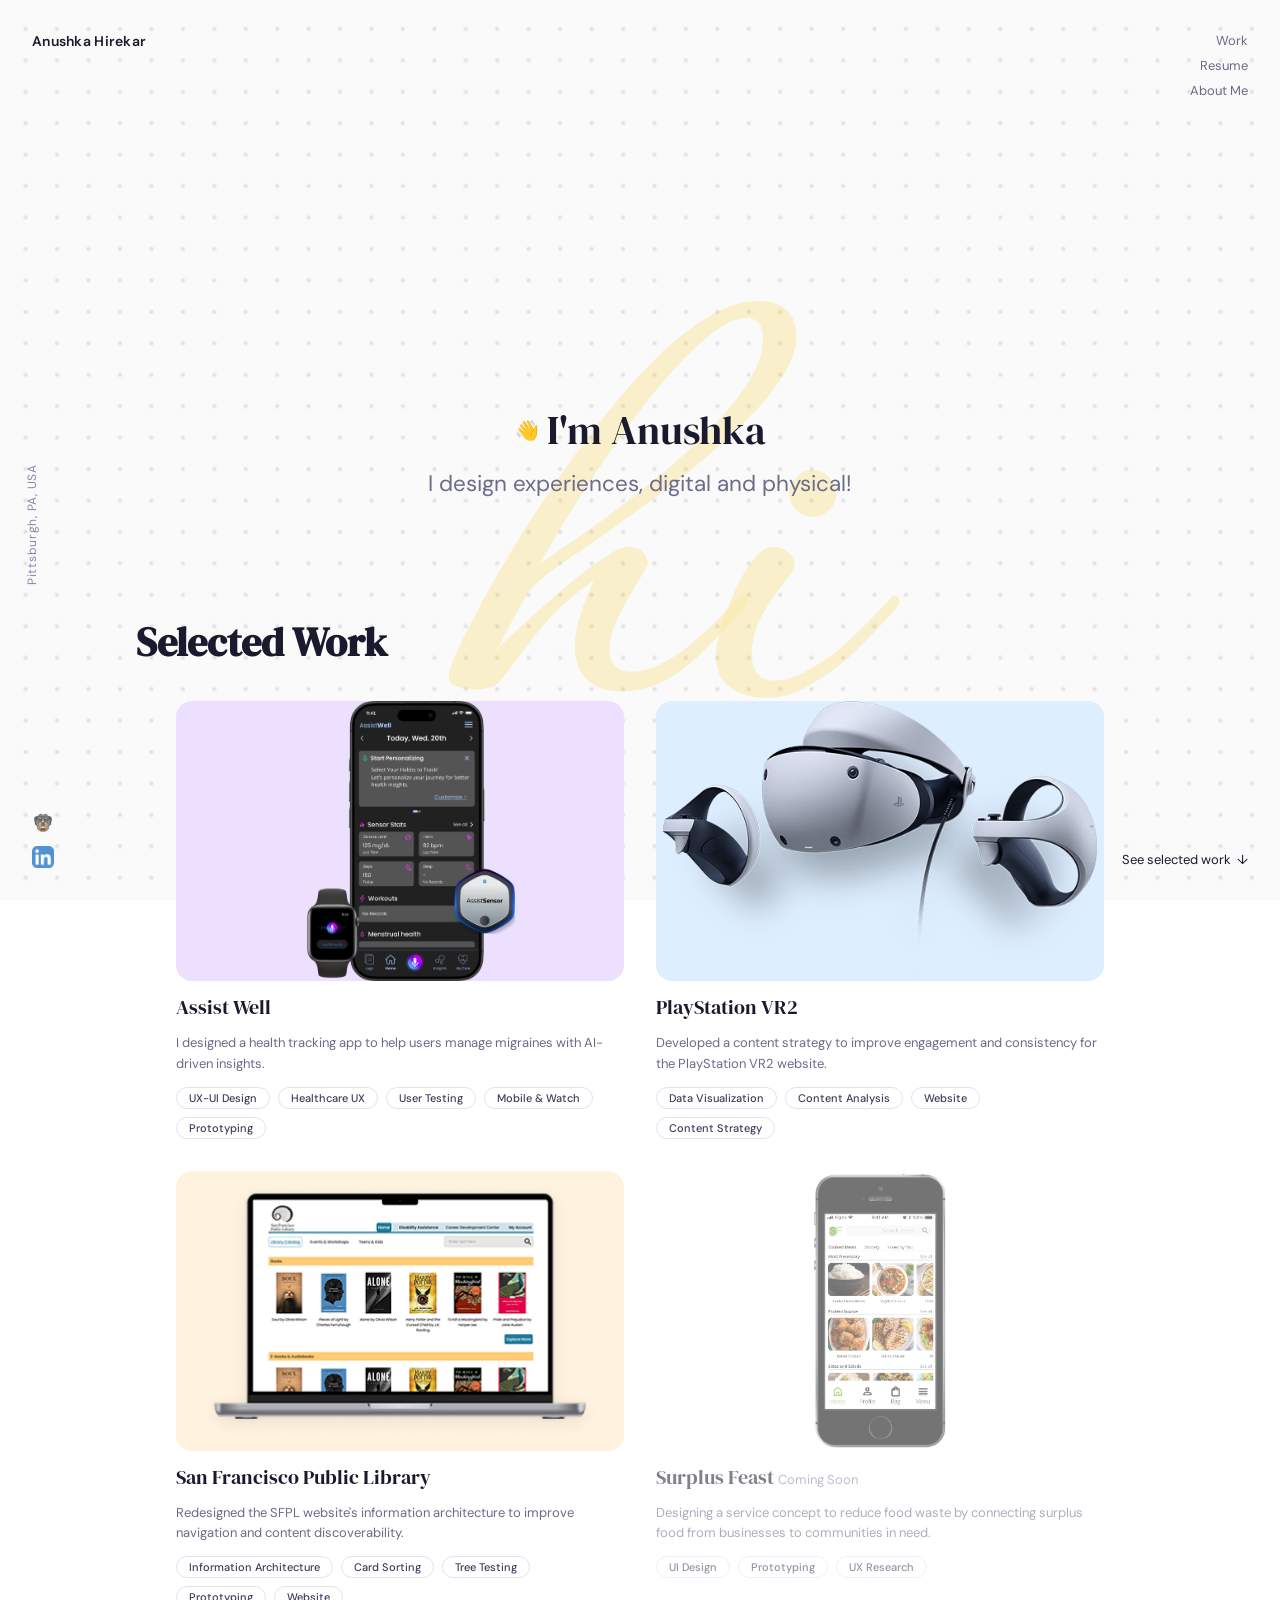
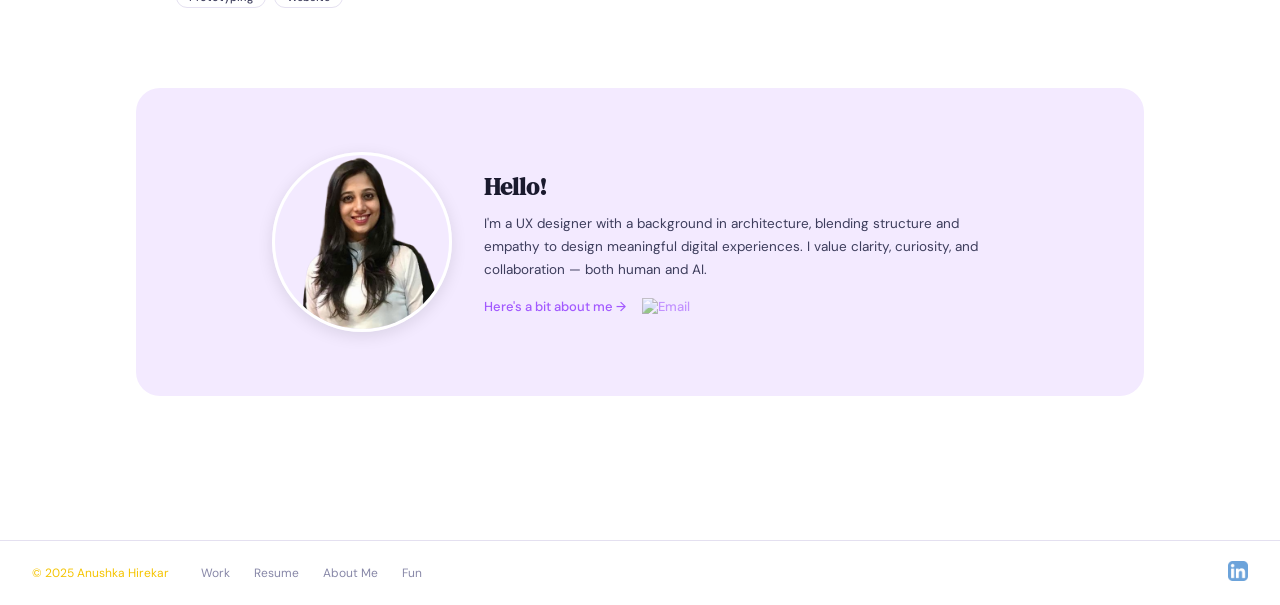
==== index.html @ dbd661c2 "Fix HTML structure and improve formatting" ====
<!DOCTYPE html>
<html lang="en">
<head>
  <meta charset="UTF-8">
  <meta name="viewport" content="width=device-width, initial-scale=1.0">
  <title>Anushka Hirekar</title>
  <link rel="preconnect" href="https://fonts.googleapis.com">
  <link rel="preconnect" href="https://fonts.gstatic.com" crossorigin>
  <link href="https://fonts.googleapis.com/css2?family=Corinthia:wght@400;700&family=DM+Serif+Display:ital@0;1&family=DM+Sans:ital,opsz,wght@0,9..40,300;0,9..40,400;0,9..40,500;0,9..40,600;1,9..40,300&display=swap" rel="stylesheet">
  <link rel="stylesheet" href="styles.css">
  <style>
    /* Change 2: yellow copyright + footer nav yellow on hover */
    .footer-copyright { color: #f5c400; }
    .footer-nav a:hover { color: #f5c400 !important; }
  </style>
</head>
<body class="home">

  <div class="header">
    <div class="name"><a href="index.html">Anushka Hirekar</a></div>
    <div class="nav">
      <a href="#work">Work</a>
      <a href="https://drive.google.com/file/d/1HnoQUsNSvV3MSLa4OC9waweURi6MgcEO/view?usp=sharing" target="_blank">Resume</a>
      <a href="about.html">About Me</a>
    </div>
  </div>

  <div class="location">Pittsburgh, PA, USA</div>

  <div class="main-content">
    <div class="intro">
      <span class="wave">👋</span>
      <h1 class="intro-heading">I'm Anushka</h1>
    </div>
    <p class="description">I design experiences, digital and physical!</p>
  </div>

  <div class="background-initial">hi</div>

  <div class="social-links">
    <a href="fun.html" class="social-link">
      <img src="Icon/—Pngtree—rottweiler dog character cute pet_6002212.png" alt="Fun page">
    </a>
    <a href="https://www.linkedin.com/in/anushka-nene" target="_blank" class="social-link">
      <img src="Icon/linkedin.png" alt="LinkedIn">
    </a>
  </div>

  <a href="#work" class="cta">
    <span class="cta-text">See selected work</span>
    <span class="arrow-down">↓</span>
  </a>
  <br></br><br></br><br></br><br></br><br></br><br></br><br></br><br></br><br></br><br></br>

  <section id="work">
    <h2 class="work-section-heading">Selected Work</h2>
    <div class="project-grid">

      <a href="AssistWell.html" class="project-card-link">
        <div class="project-card">
          <div class="project-image" style="background: #ede0ff;">
            <img src="AssistWell/Homepage.png" alt="Assist Well project" style="object-fit: contain;">
          </div>
          <h3 class="project-title">Assist Well</h3>
          <p class="project-description">I designed a health tracking app to help users manage migraines with AI-driven insights.</p>
          <div class="project-tags">
            <span>UX-UI Design</span><span>Healthcare UX</span><span>User Testing</span><span>Mobile & Watch</span><span>Prototyping</span>
          </div>
        </div>
      </a>

      <a href="PSVR2.html" class="project-card-link">
        <div class="project-card">
          <div class="project-image" style="background: #ddeeff;">
            <img src="PSVR2/vr2-hardware 2.png" alt="PSVR2 project" style="object-fit: contain;">
          </div>
          <h3 class="project-title">PlayStation VR2</h3>
          <p class="project-description">Developed a content strategy to improve engagement and consistency for the PlayStation VR2 website.</p>
          <div class="project-tags">
            <span>Data Visualization</span><span>Content Analysis</span><span>Website</span><span>Content Strategy</span>
          </div>
        </div>
      </a>

      <a href="SFPL.html" class="project-card-link">
        <div class="project-card">
          <div class="project-image" style="background: #fff3e0;">
            <img src="SFPL/Device frame.png" alt="SFPL project" style="object-fit: contain;">
          </div>
          <h3 class="project-title">San Francisco Public Library</h3>
          <p class="project-description">Redesigned the SFPL website's information architecture to improve navigation and content discoverability.</p>
          <div class="project-tags">
            <span>Information Architecture</span><span>Card Sorting</span><span>Tree Testing</span><span>Prototyping</span><span>Website</span>
          </div>
        </div>
      </a>

      <!-- Change 1: no-crop so image is not zoomed or cropped -->
      <div class="project-card" style="opacity:0.55; cursor:default;">
        <div class="project-image">
          <img src="Surplus Feast/image 1.png" alt="Surplus Feast" style="object-fit: contain;">
        </div>
        <h3 class="project-title">Surplus Feast <span style="font-size:13px; color:var(--muted); font-family:var(--sans);">Coming Soon</span></h3>
        <p class="project-description">Designing a service concept to reduce food waste by connecting surplus food from businesses to communities in need.</p>
        <div class="project-tags">
          <span>UI Design</span><span>Prototyping</span><span>UX Research</span>
        </div>
      </div>

    </div>
  </section>

  <div class="about-mini">
    <div class="about-mini-img">
      <img src="About me/AH_photo.png" alt="Anushka Hirekar">
    </div>
    <div class="about-mini-text">
      <h3>Hello!</h3>
      <p>I'm a UX designer with a background in architecture, blending structure and empathy to design meaningful digital experiences. I value clarity, curiosity, and collaboration — both human and AI.</p>
      <div class="about-mini-actions">
        <a href="about.html">Here's a bit about me →</a>
        <!-- Change 3: mailto opens compose email to ar.anushka.nene@gmail.com -->
        <a href="mailto:ar.anushka.nene@gmail.com" class="email-link">
          <img src="Icon/Gmail_icon_(2020).svg" alt="Email">
        </a>
      </div>
    </div>
  </div>

  <!-- Change 2: yellow copyright, yellow hover on footer nav -->
  <footer class="site-footer">
    <div class="footer-left">
      <span class="footer-copyright">© 2025 Anushka Hirekar</span>
      <nav class="footer-nav">
        <a href="index.html#work">Work</a>
        <a href="https://drive.google.com/file/d/1HnoQUsNSvV3MSLa4OC9waweURi6MgcEO/view?usp=sharing" target="_blank">Resume</a>
        <a href="about.html">About Me</a>
        <a href="fun.html">Fun</a>
      </nav>
    </div>
    <div class="footer-right">
      <a href="https://www.linkedin.com/in/anushka-nene" target="_blank" rel="noopener noreferrer">
        <img src="Icon/linkedin.png" alt="LinkedIn" class="linkedin-icon">
      </a>
    </div>
  </footer>

</body>
</html>
---- styles.css ----
/* ========================================
   GLOBAL RESET & BASE STYLES
   ======================================== */
* {
  margin: 0;
  padding: 0;
  box-sizing: border-box;
}

html { scroll-behavior: smooth; }

body {
  background-color: white;
  position: relative;
}

/* ========================================
   CSS VARIABLES
   ======================================== */
:root {
  --purple:       #a259ff;
  --purple-light: #e8d5ff;
  --purple-bg:    #f3eaff;
  --dark:         #1a1a2e;
  --mid:          #3d3d5c;
  --soft:         #6b6b8a;
  --text:         #2d2d3f;
  --muted:        #8888a8;
  --border:       #e4e0f0;
  --white:        #ffffff;
  --bg:           #faf9fc;
  --green:        #00c896;
  --serif:        'DM Serif Display', serif;
  --sans:         'DM Sans', sans-serif;
  --display:      'Corinthia', cursive;
}

/* ========================================
   SHARED NAV (index style — vertical right)
   ======================================== */
.header {
  display: flex;
  justify-content: space-between;
  align-items: flex-start;
  padding: 2rem;
  position: relative;
  z-index: 10;
}
.header .name {
  font-family: var(--sans);
  font-size: 14px;
  font-weight: 600;
  color: var(--dark);
  letter-spacing: 0.02em;
}
.header .name a {
  text-decoration: none;
  color: inherit;
}
.header .nav {
  display: flex;
  flex-direction: column;
  align-items: flex-end;
  gap: 0.5rem;
}
.header .nav a {
  font-family: var(--sans);
  font-size: 13px;
  font-weight: 400;
  color: var(--soft);
  text-decoration: none;
  transition: color 0.2s;
}
.header .nav a:hover { color: #f5c400; }

/* ========================================
   HOMEPAGE SPECIFIC
   ======================================== */
body.home {
  height: 100vh;
  display: flex;
  flex-direction: column;
  font-family: var(--sans);
  color: var(--text);
}

body.home::before {
  content: "";
  position: fixed;
  top: 0; left: 0;
  width: 100%; height: 100%;
  background-image: url("background image/Figjam background.png");
  background-size: cover;
  background-repeat: no-repeat;
  background-position: center;
  opacity: 0.5;
  z-index: -1;
  pointer-events: none;
}

.location {
  position: absolute;
  top: 65%;
  left: 2rem;
  transform: translateY(-50%) rotate(-90deg);
  transform-origin: left center;
  font-size: 12px;
  color: var(--muted);
  font-family: var(--sans);
  letter-spacing: 0.06em;
}

.main-content {
  position: absolute;
  top: 50%;
  left: 50%;
  transform: translate(-50%, -50%);
  display: flex;
  flex-direction: column;
  align-items: center;
  justify-content: center;
  z-index: 2;
  text-align: center;
  width: 100%;
}

.intro {
  display: flex;
  align-items: center;
  margin-bottom: 0.75rem;
}
.wave { margin-right: 0.5rem; font-size: 1.2rem; }

.intro-heading {
  font-family: var(--serif);
  font-size: clamp(1.8rem, 4vw, 2.5rem);
  font-weight: 400;
  color: var(--dark);
}

.description {
  font-family: var(--sans);
  font-size: clamp(1rem, 2.5vw, 1.4rem);
  color: var(--soft);
}

.background-initial {
  position: absolute;
  top: 65%;
  left: 50%;
  transform: translate(-50%, -50%);
  font-family: var(--display);
  font-size: 40rem;
  color:  #f5c400a4;
  font-weight: 700;
  z-index: 1;
  line-height: 0.8;
  animation: expandOnce 1.5s ease-out forwards;
  pointer-events: none;
}
@keyframes expandOnce {
  from { transform: translate(-50%, -50%) scale(0.9); opacity: 0.1; }
  to   { transform: translate(-50%, -50%) scale(1);   opacity: 0.3; }
}

.cta {
  position: absolute;
  bottom: 2rem;
  right: 2rem;
  display: flex;
  align-items: center;
  text-decoration: none;
  color: var(--dark);
  font-family: var(--sans);
  font-size: 13px;
  gap: 6px;
  transition: opacity 0.2s;
}
.cta:hover { opacity: 0.6; }

.social-links {
  position: absolute;
  bottom: 2rem;
  left: 2rem;
  display: flex;
  flex-direction: column;
  gap: 0.7rem;
  z-index: 3;
}
.social-link {
  width: 1.4rem; height: 1.4rem;
  display: flex; align-items: center; justify-content: center;
  opacity: 0.7;
  transition: opacity 0.2s;
}
.social-link:hover { opacity: 1; }
.social-link img { width: 100%; height: 100%; object-fit: contain; }

/* ========================================
   PROJECT GRID (index work section)
   ======================================== */
#work { padding: 0 0 80px; }

.work-section-heading {
  font-family: var(--serif);
  font-size: clamp(28px, 4vw, 40px);
  color: var(--dark);
  margin: 64px 0 32px;
  padding: 0 136px;
}

.project-grid {
  display: grid;
  grid-template-columns: repeat(2, 1fr);
  gap: 2rem;
  padding: 0 136px;
  max-width: 1200px;
  margin: 0 auto;
}

.project-card-link {
  text-decoration: none;
  color: inherit;
  display: block;
}

.project-card {
  display: flex;
  flex-direction: column;
  gap: 0.75rem;
  border-radius: 16px;
  transition: transform 0.3s ease, box-shadow 0.3s ease;
  cursor: pointer;
}
.project-card:hover,
.project-card-link:hover .project-card {
  transform: scale(1.02);
  box-shadow: 0 8px 20px rgba(0,0,0,0.08);
}

.project-image {
  width: 100%;
  border-radius: 16px;
  overflow: hidden;
  background: #fff;
  aspect-ratio: 16/10;
}
.project-image img {
  width: 100%;
  height: 100%;
  object-fit: cover;
  display: block;
  border-radius: 16px;
}

.project-title {
  font-family: var(--serif);
  font-size: 20px;
  color: var(--dark);
  font-weight: 400;
}

.project-description {
  font-family: var(--sans);
  font-size: 13px;
  color: var(--soft);
  line-height: 1.6;
}

.project-tags {
  display: flex;
  flex-wrap: wrap;
  gap: 0.5rem;
}
.project-tags span {
  background: white;
  border: 1.5px solid var(--border);
  padding: 3px 12px;
  border-radius: 999px;
  font-family: var(--sans);
  font-size: 11px;
  font-weight: 500;
  color: var(--mid);
}

/* ========================================
   ABOUT MINI SECTION (index)
   ======================================== */
.about-mini {
  display: flex;
  align-items: center;
  justify-content: space-between;
  gap: 2rem;
  padding: 4rem 136px;
  background: var(--purple-bg);
  border-radius: 24px;
  margin: 0 136px 64px;
}
.about-mini-img {
  width: 180px;
  height: 180px;
  border-radius: 50%;
  overflow: hidden;
  flex-shrink: 0;
  border: 3px solid white;
  box-shadow: 0 4px 16px rgba(0,0,0,0.1);
}
.about-mini-img img {
  width: 100%;
  height: auto;
  transform: scale(1.8) translate(-5%, -5%);
  transform-origin: top center;
}
.about-mini-text { flex: 1; }
.about-mini-text h3 {
  font-family: var(--serif);
  font-size: 24px;
  color: var(--dark);
  margin-bottom: 10px;
}
.about-mini-text p {
  font-family: var(--sans);
  font-size: 13.5px;
  color: var(--mid);
  line-height: 1.7;
  margin-bottom: 16px;
}
.about-mini-text a {
  font-family: var(--sans);
  font-size: 13px;
  color: var(--purple);
  text-decoration: none;
  font-weight: 500;
}
.about-mini-text a:hover { text-decoration: underline; }
.about-mini-actions {
  display: flex;
  align-items: center;
  gap: 16px;
  margin-top: 12px;
}
.about-mini-actions a.email-link img {
  width: 22px; height: 22px; opacity: 0.6;
  transition: opacity 0.2s;
}
.about-mini-actions a.email-link:hover img { opacity: 1; }

/* ========================================
   SITE FOOTER (index)
   ======================================== */
.site-footer {
  display: flex;
  justify-content: space-between;
  align-items: center;
  padding: 1.25rem 2rem;
  border-top: 1px solid var(--border);
  font-family: var(--sans);
  font-size: 12px;
  color: var(--muted);
}
.footer-left { display: flex; align-items: center; gap: 2rem; }
.footer-nav { display: flex; gap: 1.5rem; }
.footer-nav a {
  text-decoration: none;
  color: var(--muted);
  font-size: 12px;
  transition: color 0.2s;
}
.footer-nav a:hover { color: var(--purple); }
.footer-right .linkedin-icon {
  width: 20px; height: 20px; opacity: 0.6;
  transition: opacity 0.2s;
}
.footer-right .linkedin-icon:hover { opacity: 1; }

/* ========================================
   PROJECT PAGE WRAPPER & LAYOUT
   ======================================== */
body.project-page {
  font-family: var(--sans);
  background: var(--bg);
  color: var(--text);
  font-size: 15px;
  line-height: 1.65;
}

.page { max-width: 900px; margin: 0 auto; padding: 0 32px; }

/* ========================================
   HERO (project pages)
   ======================================== */
.hero { padding: 64px 0 0; }

.hero-label {
  display: inline-block;
  font-family: var(--sans);
  font-size: 11px; font-weight: 600;
  letter-spacing: 0.12em; text-transform: uppercase;
  color: var(--purple);
  margin-bottom: 12px;
}
.hero h1 {
  font-family: var(--serif);
  font-size: clamp(42px, 6vw, 72px);
  line-height: 1.05;
  color: var(--dark);
  margin-bottom: 24px;
}
.hero-meta {
  display: grid;
  grid-template-columns: 1fr 1fr;
  gap: 0 40px;
  margin-bottom: 32px;
}
.hero-meta-block { border-top: 1.5px solid var(--border); padding-top: 12px; }
.hero-meta-block .label {
  font-size: 10px; font-weight: 600;
  letter-spacing: 0.1em; text-transform: uppercase;
  color: var(--muted); margin-bottom: 4px;
  font-family: var(--sans);
}
.hero-meta-block p { font-size: 13px; color: var(--mid); line-height: 1.5; font-family: var(--sans); }

/* ========================================
   OVERVIEW BAND
   ======================================== */
.purple-band {
  background: var(--purple-bg);
  border-radius: 20px;
  padding: 40px 44px;
  margin: 48px 0;
  display: grid;
  grid-template-columns: 1fr 1fr;
  gap: 32px;
}
.purple-band .col-label {
  font-family: var(--sans);
  font-size: 11px; font-weight: 600;
  letter-spacing: 0.1em; text-transform: uppercase;
  color: var(--purple); margin-bottom: 10px;
}
.purple-band p { font-size: 13.5px; color: var(--mid); line-height: 1.65; font-family: var(--sans); }

/* ========================================
   SHOWCASE BANNER
   ======================================== */
.phone-showcase {
  background: linear-gradient(135deg, #1a1a2e 0%, #2d1b69 50%, #1a1a2e 100%);
  border-radius: 24px;
  padding: 56px 40px;
  margin: 48px 0;
  display: flex;
  align-items: center;
  justify-content: center;
  gap: 32px;
  min-height: 340px;
  position: relative;
  overflow: hidden;
}
.phone-showcase::before {
  content: '';
  position: absolute; inset: 0;
  background: radial-gradient(ellipse at 30% 50%, rgba(162,89,255,0.3) 0%, transparent 60%),
              radial-gradient(ellipse at 70% 50%, rgba(0,200,150,0.15) 0%, transparent 60%);
}
.showcase-img {
  width: 45%; max-width: 400px;
  object-fit: contain;
  border-radius: 16px;
  position: relative; z-index: 1;
}
.showcase-text {
  position: relative; z-index: 1;
  max-width: 280px;
}
.showcase-text h2 {
  font-family: var(--serif);
  font-size: 28px;
  color: white;
  line-height: 1.2;
  margin-bottom: 12px;
}
.showcase-text p {
  font-family: var(--sans);
  font-size: 13px;
  color: rgba(255,255,255,0.7);
  line-height: 1.6;
}

/* ========================================
   SECTIONS & PROCESS STEPS
   ======================================== */
.section { margin: 64px 0; }

.section-heading {
  font-family: var(--serif);
  font-size: 28px;
  color: var(--dark);
  margin-bottom: 6px;
}
.section-sub {
  font-family: var(--sans);
  font-size: 13px; color: var(--muted);
  margin-bottom: 32px;
}

.process-step {
  margin: 48px 0;
  padding-bottom: 48px;
  border-bottom: 1px solid var(--border);
}
.process-step:last-child { border-bottom: none; }

.step-title {
  font-family: var(--serif);
  font-size: 22px;
  color: var(--dark);
  margin-bottom: 12px;
}
.step-body {
  font-family: var(--sans);
  font-size: 13.5px; color: #111; line-height: 1.7;
}

/* ========================================
   STEP BADGE
   ======================================== */
.step-badge {
  display: inline-block;
  background: var(--purple);
  color: white;
  font-family: var(--sans);
  font-size: 11px; font-weight: 600;
  padding: 2px 10px;
  border-radius: 20px;
  margin-bottom: 10px;
}
.finding-num {
  display: inline-block;
  background: var(--purple);
  color: white;
  font-family: var(--sans);
  font-size: 11px; font-weight: 600;
  padding: 2px 10px;
  border-radius: 20px;
  margin-bottom: 10px;
}

/* ========================================
   FINDING CARDS
   ======================================== */
.findings-grid {
  display: grid;
  grid-template-columns: 1fr 1fr;
  gap: 16px;
  margin-top: 20px;
}
.finding-card {
  background: white;
  border: 1.5px solid var(--border);
  border-radius: 14px;
  padding: 0;
  overflow: hidden;
}
.card-header {
  display: flex;
  align-items: center;
  gap: 8px;
  padding: 12px 12px 6px 12px;
}
.finding-icon {
  width: 32px; height: 32px; border-radius: 8px;
  background: var(--purple-bg);
  display: flex; align-items: center; justify-content: center;
  font-size: 14px;
  flex-shrink: 0;
}
.finding-card h4 {
  font-family: var(--sans);
  font-size: 13px; font-weight: 600; color: #111; margin-bottom: 0;
}
.card-content {
  padding: 0 12px 12px 12px;
}
.card-content p {
  font-family: var(--sans);
  font-size: 12px; color: #333; line-height: 1.55;
}
.single-col { grid-template-columns: 1fr; }

/* ========================================
   LINK PILLS
   ======================================== */
.walkthrough-links {
  display: flex; gap: 24px; align-items: center;
  margin: 16px 0 24px;
  flex-wrap: wrap;
}
.link-pill {
  display: flex; align-items: center; gap: 8px;
  background: white;
  border: 1.5px solid var(--border);
  border-radius: 50px;
  padding: 10px 20px;
  font-family: var(--sans);
  font-size: 13px; font-weight: 500;
  color: var(--mid);
  text-decoration: none;
  transition: all 0.2s;
  cursor: pointer;
}
.link-pill:hover { border-color: var(--purple); color: var(--purple); }
.link-icon {
  width: 20px; height: 20px;
  background: var(--purple-light);
  border-radius: 50%;
  display: flex; align-items: center; justify-content: center;
  font-size: 10px;
}

/* ========================================
   ABOVE & BEYOND
   ======================================== */
.above-beyond {
  background: #0d0d1a;
  border-radius: 24px;
  padding: 48px;
  margin: 48px 0;
  position: relative;
  overflow: hidden;
}
.above-beyond::before {
  content: '';
  position: absolute;
  top: -60px; right: -60px;
  width: 300px; height: 300px;
  background: radial-gradient(circle, rgba(162,89,255,0.25) 0%, transparent 70%);
  border-radius: 50%;
}
.above-beyond h2 {
  font-family: var(--serif);
  font-size: 32px; color: white; margin-bottom: 8px;
}
.above-beyond .sub {
  font-family: var(--sans);
  font-size: 13px; color: rgba(255,255,255,0.5); margin-bottom: 24px;
}
.embedded-site {
  width: 100%; height: 300px;
  border: none; border-radius: 12px; margin-top: 16px;
}

/* ========================================
   HMW BLOCK
   ======================================== */
.hmw-block {
  background: var(--purple-bg);
  border-left: 3px solid var(--purple);
  border-radius: 0 12px 12px 0;
  padding: 20px 24px;
  margin: 20px 0;
  font-family: var(--sans);
  font-style: italic;
  color: #111;
  font-size: 14px;
}
.hmw-block strong { color: var(--purple); font-style: normal; }

/* ========================================
   FULL WIDTH CARD
   ======================================== */
.full-width-card {
  background: white;
  border: 1.5px solid var(--border);
  border-radius: 14px;
  padding: 20px 24px;
  margin-top: 16px;
}
.full-width-card h4 {
  font-family: var(--sans);
  font-size: 13px; font-weight: 600; color: #111; margin-bottom: 8px;
}
.full-width-card p,
.full-width-card li {
  font-family: var(--sans);
  font-size: 13px; color: #333; line-height: 1.7;
}
.full-width-card ul,
.full-width-card ol { padding-left: 18px; margin-top: 8px; }
.full-width-card li { margin-bottom: 4px; }

/* ========================================
   IMAGES
   ======================================== */
.case-img {
  width: 100%;
  border-radius: 14px;
  border: 1.5px solid var(--border);
  margin-top: 20px;
  display: block;
  object-fit: cover;
  cursor: pointer;
  transition: opacity 0.2s;
}
.case-img:hover { opacity: 0.92; }

.img-row {
  display: grid;
  grid-template-columns: 1fr 1fr;
  gap: 16px;
  margin-top: 20px;
}
.img-row img {
  width: 100%;
  border-radius: 14px;
  border: 1.5px solid var(--border);
  object-fit: cover;
  display: block;
  cursor: pointer;
  transition: opacity 0.2s;
}
.img-row img:hover { opacity: 0.92; }

.img-row-three {
  display: grid;
  grid-template-columns: 1fr 1fr 1fr;
  gap: 16px;
  margin-top: 20px;
}
.img-row-three img {
  width: 100%;
  border-radius: 14px;
  border: 1.5px solid var(--border);
  object-fit: cover;
  display: block;
  cursor: pointer;
  transition: opacity 0.2s;
}
.img-row-three img:hover { opacity: 0.92; }

/* ========================================
   LIGHTBOX (shared across all pages)
   ======================================== */
.lightbox {
  display: none;
  position: fixed;
  inset: 0;
  background: rgba(255,255,255,0.96);
  z-index: 9999;
  justify-content: center;
  align-items: center;
  cursor: pointer;
}
.lightbox.active { display: flex; }
.lightbox img {
  max-width: 88%;
  max-height: 88vh;
  object-fit: contain;
  border-radius: 12px;
  animation: lbZoomIn 0.25s ease;
}
@keyframes lbZoomIn {
  from { transform: scale(0.9); opacity: 0; }
  to   { transform: scale(1);   opacity: 1; }
}
.lightbox-close {
  position: absolute;
  top: 1.5rem; right: 2rem;
  font-size: 2.5rem;
  font-weight: 300;
  color: var(--dark);
  cursor: pointer;
  line-height: 1;
  transition: opacity 0.2s;
}
.lightbox-close:hover { opacity: 0.5; }

/* ========================================
   IMPACT SECTION
   ======================================== */
.impact-section {
  background: linear-gradient(135deg, var(--dark) 0%, #2d1b69 100%);
  border-radius: 24px;
  padding: 56px 48px;
  margin: 64px 0;
  color: white;
}
.impact-section h2 {
  font-family: var(--serif);
  font-size: 32px;
  margin-bottom: 8px;
  color: white;
}
.impact-section .sub {
  font-family: var(--sans);
  color: rgba(255,255,255,0.55); font-size: 13px; margin-bottom: 32px;
}
.impact-grid {
  display: grid; grid-template-columns: repeat(3,1fr); gap: 24px;
}
.impact-card {
  background: rgba(255,255,255,0.06);
  border: 1px solid rgba(255,255,255,0.1);
  border-radius: 16px;
  padding: 24px;
}
.impact-card p {
  font-family: var(--sans);
  font-size: 12px; color: rgba(255,255,255,0.65); line-height: 1.55;
}

/* ========================================
   PROJECT PAGE FOOTER
   ======================================== */
footer {
  border-top: 1px solid var(--border);
  padding: 32px;
  text-align: center;
  font-family: var(--sans);
  font-size: 12px;
  color: var(--muted);
  margin-top: 80px;
}
footer span { color: var(--purple); }

/* ========================================
   UTILS
   ======================================== */
.divider { height: 1px; background: var(--border); margin: 48px 0; }

/* ========================================
   ABOUT PAGE
   ======================================== */
.about-grid {
  display: grid;
  grid-template-columns: 1fr 340px;
  gap: 56px;
  align-items: start;
  margin: 48px 0;
}
.about-intro {
  font-family: var(--serif);
  font-size: 20px; color: var(--dark); line-height: 1.5; margin-bottom: 24px;
}
.about-body {
  font-family: var(--sans);
  font-size: 14px; color: var(--mid); line-height: 1.8; margin-bottom: 16px;
}
.about-photo {
  position: sticky;
  top: 90px;
  overflow: hidden;
  border-radius: 20px;
  height: 480px;
}
.about-img {
  width: 100%;
  height: auto;
  display: block;
  transform: scale(2) translate(-5%, -5%);
  transform-origin: top center;
}

/* ========================================
   FUN PAGE
   ======================================== */
.pluto-intro {
  font-family: var(--serif);
  font-size: 20px; color: var(--dark); line-height: 1.5; margin-bottom: 12px;
}
.pluto-body {
  font-family: var(--sans);
  font-size: 14px; color: var(--mid); line-height: 1.8; margin-bottom: 32px;
}
.photo-grid {
  columns: 3; column-gap: 16px; margin-top: 32px;
}
.photo-grid-item {
  break-inside: avoid; margin-bottom: 16px;
  border-radius: 16px; overflow: hidden; cursor: pointer; display: block;
}
.photo-grid-item img {
  width: 100%; height: auto; display: block; border-radius: 16px;
  transition: transform 0.3s ease, box-shadow 0.3s ease;
}
.photo-grid-item:hover img {
  transform: scale(1.03);
  box-shadow: 0 8px 24px rgba(0,0,0,0.12);
}

/* ========================================
   PSVR2 SPECIFIC
   ======================================== */
.process-three-col {
  display: grid;
  grid-template-columns: 1fr 1fr 1fr;
  gap: 20px;
  margin-top: 24px;
}
.process-col {
  background: white;
  border: 1.5px solid var(--border);
  border-radius: 14px;
  padding: 20px;
}
.process-col h4 {
  font-family: var(--sans);
  font-size: 13px; font-weight: 600; color: #111; margin-bottom: 10px;
  padding-bottom: 8px; border-bottom: 2px solid var(--purple-bg);
}
.process-col ul {
  padding-left: 16px; font-family: var(--sans);
  font-size: 12.5px; color: #333; line-height: 1.75;
}
.process-col .phase-label {
  font-family: var(--sans);
  font-size: 11px; color: var(--muted); margin-top: 10px; font-style: italic;
}

/* ========================================
   RESPONSIVE
   ======================================== */
@media (max-width: 900px) {
  .project-grid { padding: 0 2rem; grid-template-columns: 1fr; }
  .work-section-heading { padding: 0 2rem; }
  .about-mini { padding: 2rem; margin: 0 2rem 48px; flex-direction: column; text-align: center; }
  .about-mini-actions { justify-content: center; }
}
@media (max-width: 640px) {
  .page { padding: 0 20px; }
  .hero-meta { grid-template-columns: 1fr; }
  .purple-band { grid-template-columns: 1fr; padding: 28px 24px; }
  .impact-grid { grid-template-columns: 1fr; }
  .findings-grid { grid-template-columns: 1fr; }
  .phone-showcase { flex-direction: column; padding: 40px 24px; }
  .about-grid { grid-template-columns: 1fr; }
  .about-photo { position: static; order: -1; }
  .about-img { height: 320px; }
  .photo-grid { columns: 2; }
  .img-row { grid-template-columns: 1fr; }
  .img-row-three { grid-template-columns: 1fr; }
  .process-three-col { grid-template-columns: 1fr; }
}

/* ========================================
   FOOTER — yellow copyright & yellow nav hover
   ======================================== */
.footer-copyright {
  color: #f5c400;
  font-family: var(--sans);
  font-size: 12px;
}
.footer-nav a:hover { color: #f5c400 !important; }

/* ========================================
   PROJECT NAV BUTTONS (prev/next)
   ======================================== */
.project-nav {
  display: flex;
  padding: 48px 0 32px;
}
.project-nav-btn {
  display: inline-flex;
  align-items: center;
  gap: 8px;
  padding: 12px 24px;
  border: 1.5px solid var(--border);
  border-radius: 50px;
  font-family: var(--sans);
  font-size: 13px;
  font-weight: 500;
  color: var(--mid);
  text-decoration: none;
  background: white;
  transition: all 0.2s;
}
.project-nav-btn:hover { border-color: var(--purple); color: var(--purple); }
.project-nav.right { justify-content: flex-end; }
.project-nav.both  { justify-content: space-between; }
.project-nav.left  { justify-content: flex-start; }

/* ========================================
   SFPL — black text in first two sections
   ======================================== */
.black-text .step-body,
.black-text p,
.black-text li { color: #111 !important; }
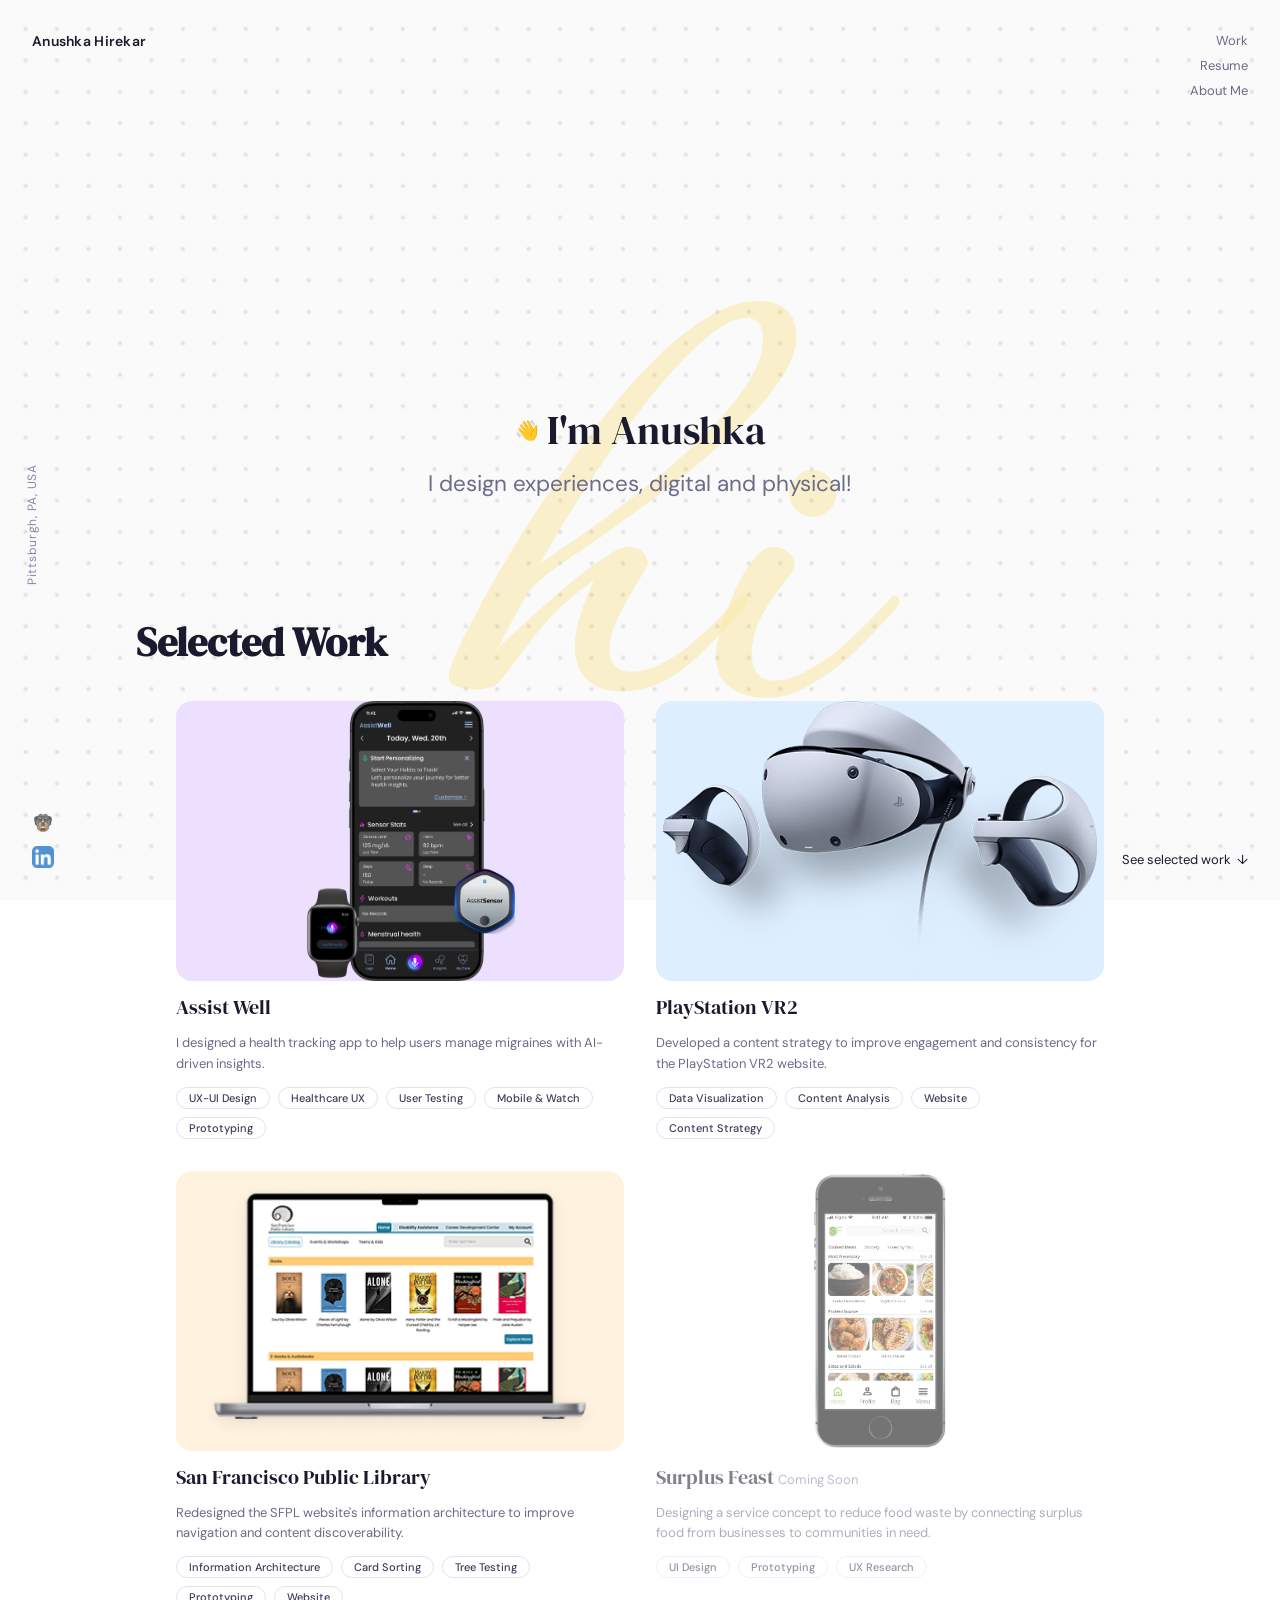
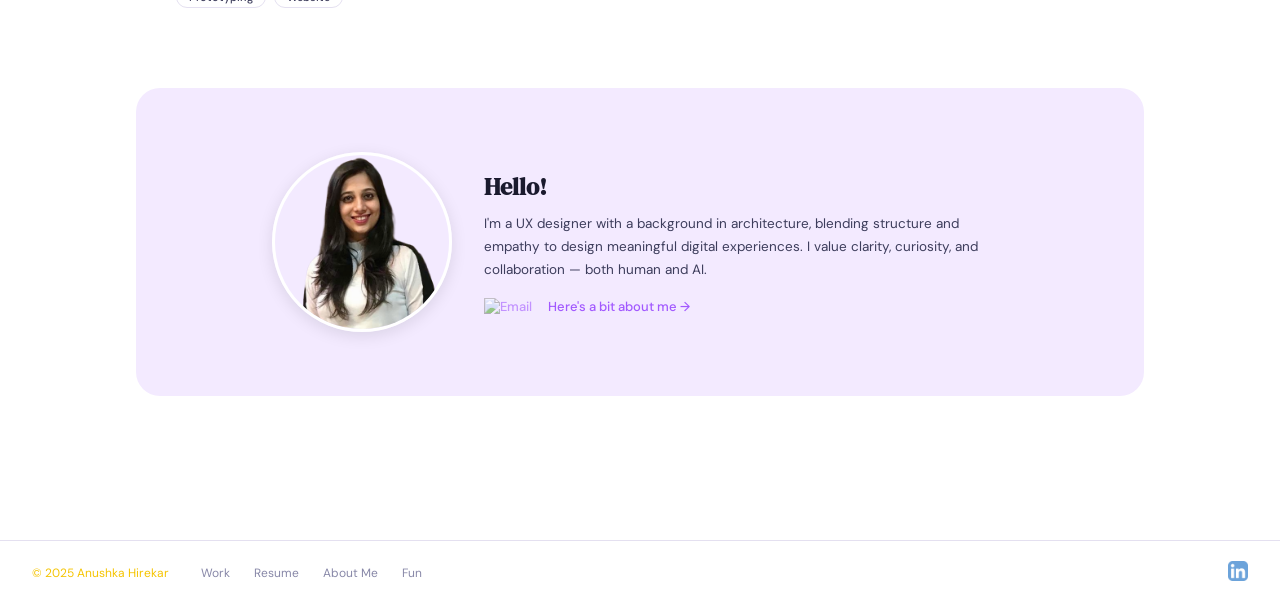
==== commit 4bb2c2ac: "Restore original index.html content Restored the original HTML structure and content of the index.ht" ====
--- a/index.html
+++ b/index.html
@@ -118,11 +118,12 @@
       <h3>Hello!</h3>
       <p>I'm a UX designer with a background in architecture, blending structure and empathy to design meaningful digital experiences. I value clarity, curiosity, and collaboration — both human and AI.</p>
       <div class="about-mini-actions">
-        <a href="about.html">Here's a bit about me →</a>
+        
         <!-- Change 3: mailto opens compose email to ar.anushka.nene@gmail.com -->
         <a href="mailto:ar.anushka.nene@gmail.com" class="email-link">
-          <img src="Icon/Gmail_icon_(2020).svg" alt="Email">
+          <img src="Gmail_icon_(2020).svg" alt="Email">
         </a>
+        <a href="about.html">Here's a bit about me →</a>
       </div>
     </div>
   </div>
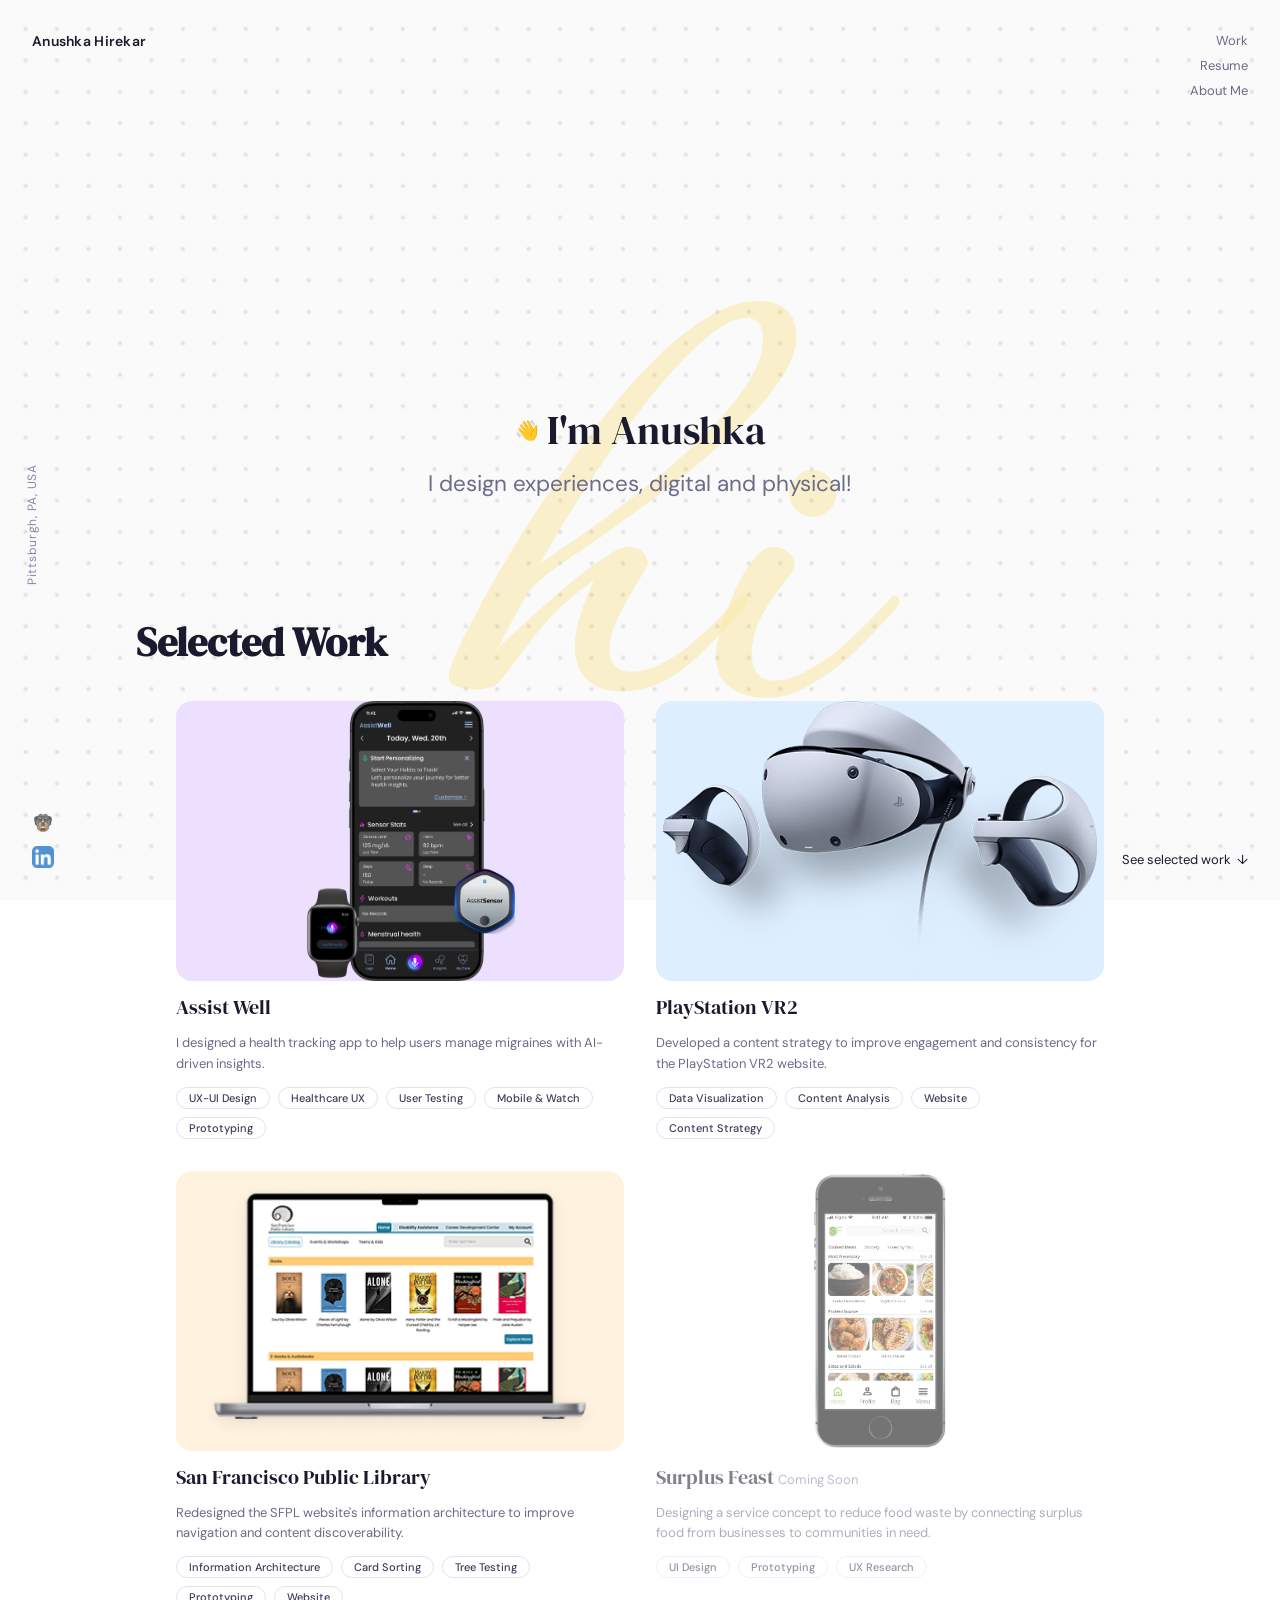
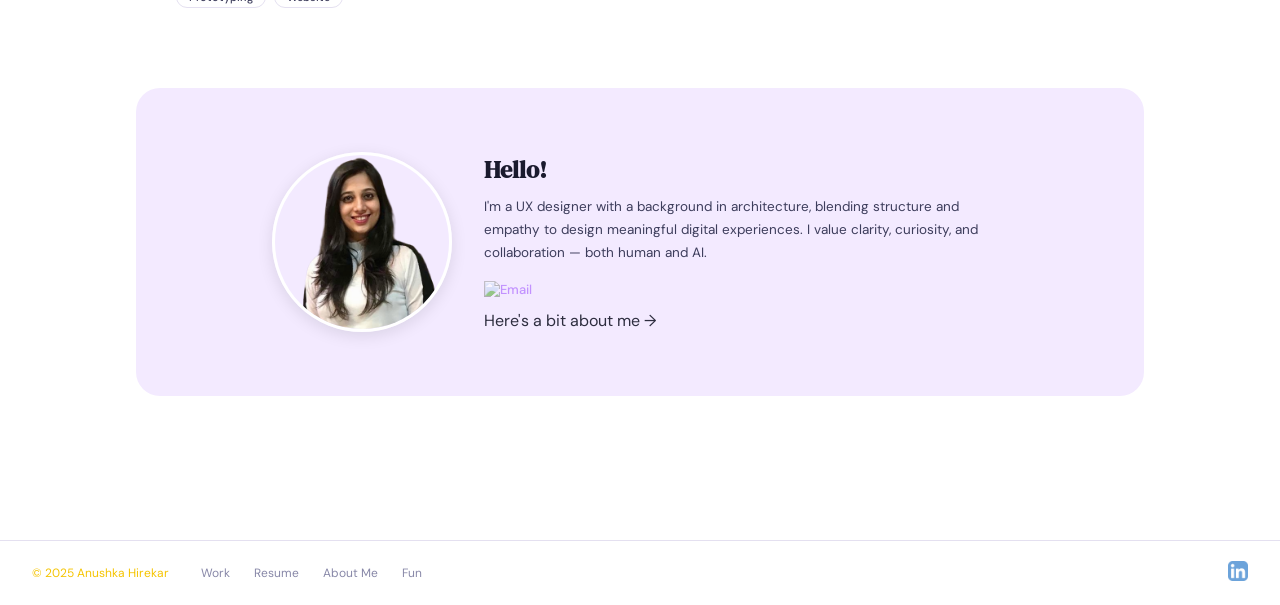
==== commit fa948d64: "Update index.html" ====
--- a/index.html
+++ b/index.html
@@ -118,12 +118,13 @@
       <h3>Hello!</h3>
       <p>I'm a UX designer with a background in architecture, blending structure and empathy to design meaningful digital experiences. I value clarity, curiosity, and collaboration — both human and AI.</p>
       <div class="about-mini-actions">
-        
         <!-- Change 3: mailto opens compose email to ar.anushka.nene@gmail.com -->
         <a href="mailto:ar.anushka.nene@gmail.com" class="email-link">
           <img src="Gmail_icon_(2020).svg" alt="Email">
         </a>
-        <a href="about.html">Here's a bit about me →</a>
+      </div>
+      <div class="about-mini-actions"  
+      <a href="about.html">Here's a bit about me →</a>
       </div>
     </div>
   </div>
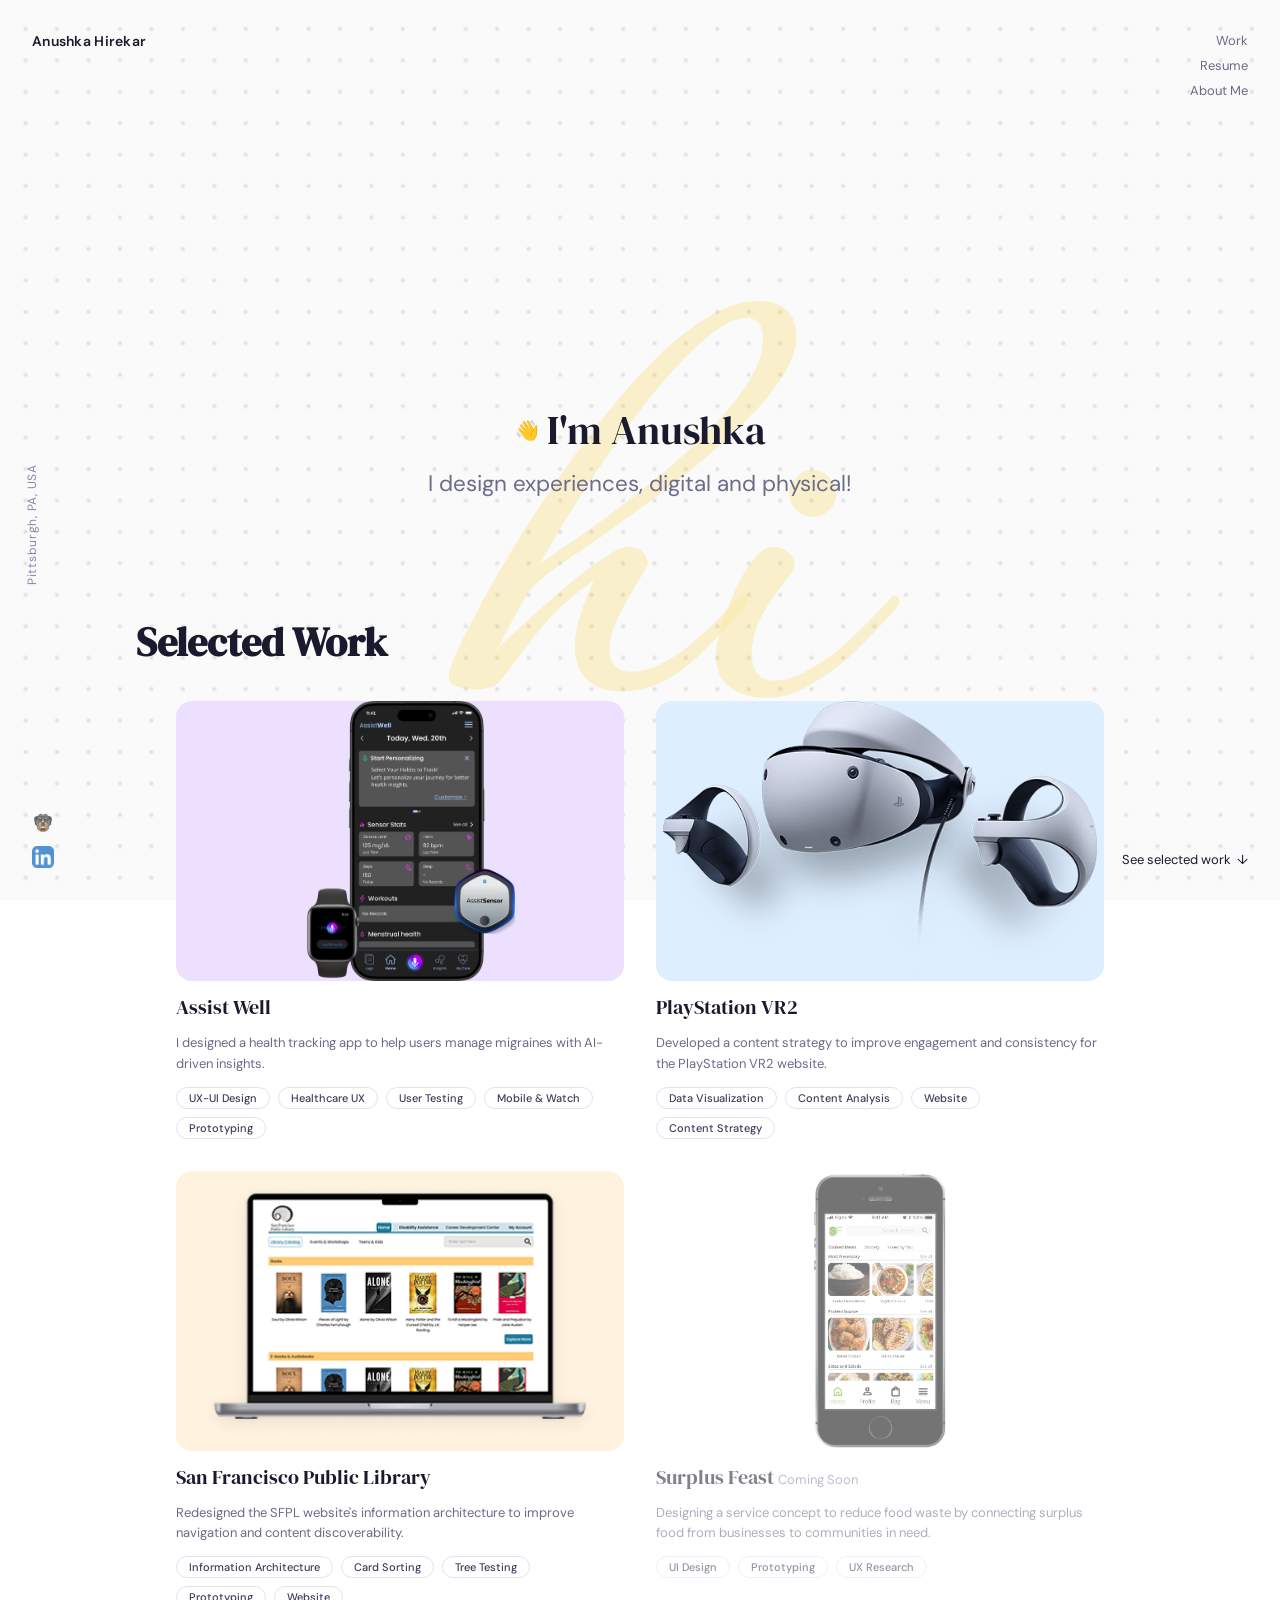
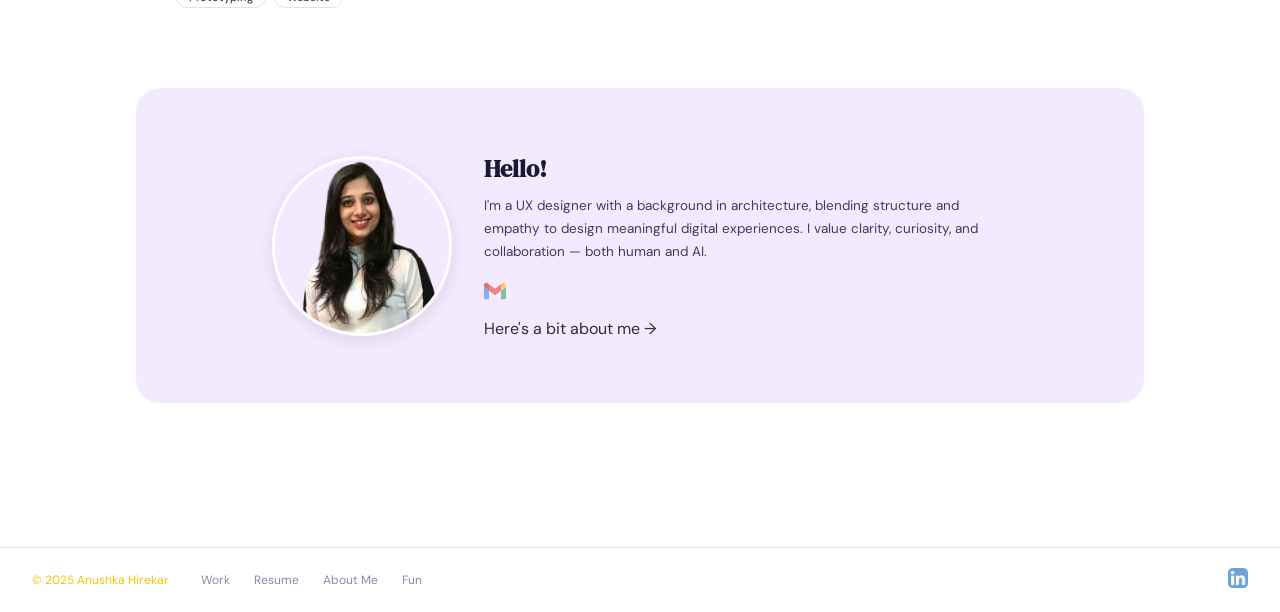
==== commit 395bbbe5: "Update index.html" ====
--- a/index.html
+++ b/index.html
@@ -120,7 +120,7 @@
       <div class="about-mini-actions">
         <!-- Change 3: mailto opens compose email to ar.anushka.nene@gmail.com -->
         <a href="mailto:ar.anushka.nene@gmail.com" class="email-link">
-          <img src="Gmail_icon_(2020).svg" alt="Email">
+          <img src="Icon/Gmail_icon_(2020).svg" alt="Email">
         </a>
       </div>
       <div class="about-mini-actions"  
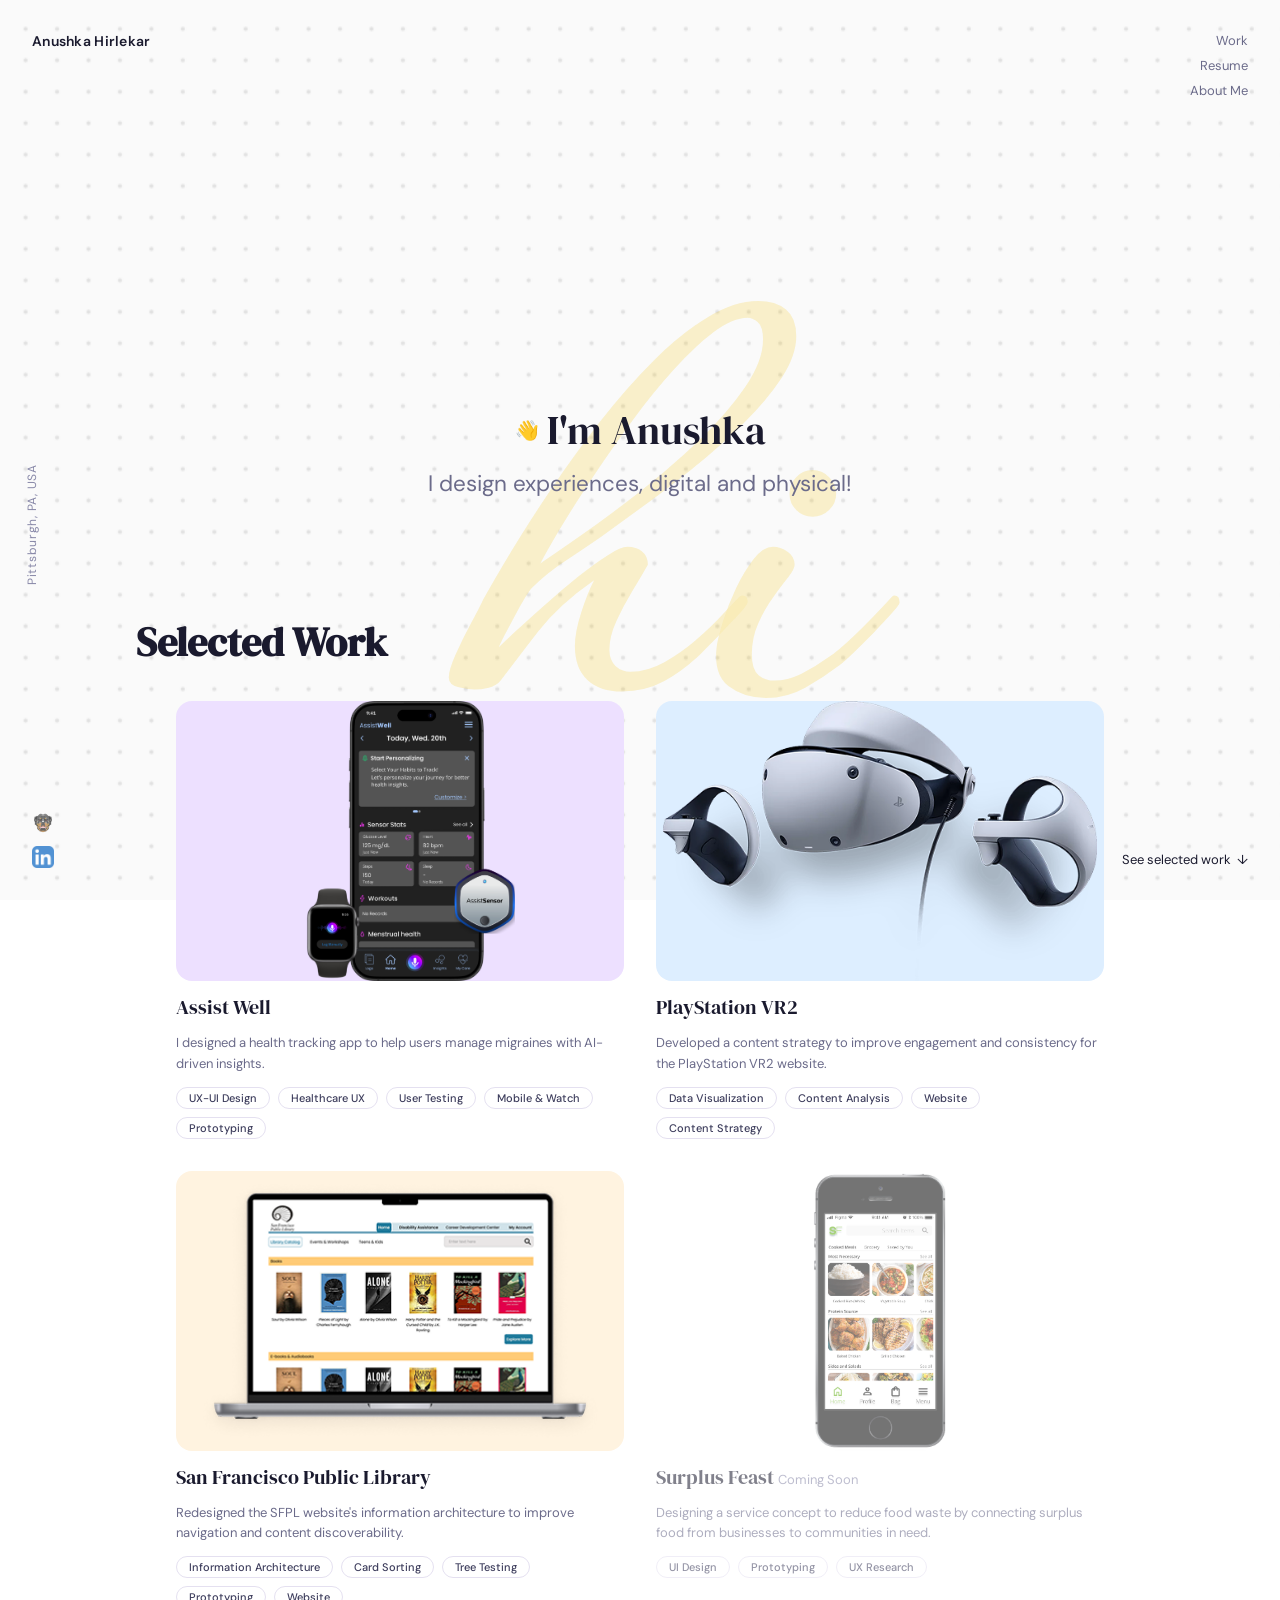
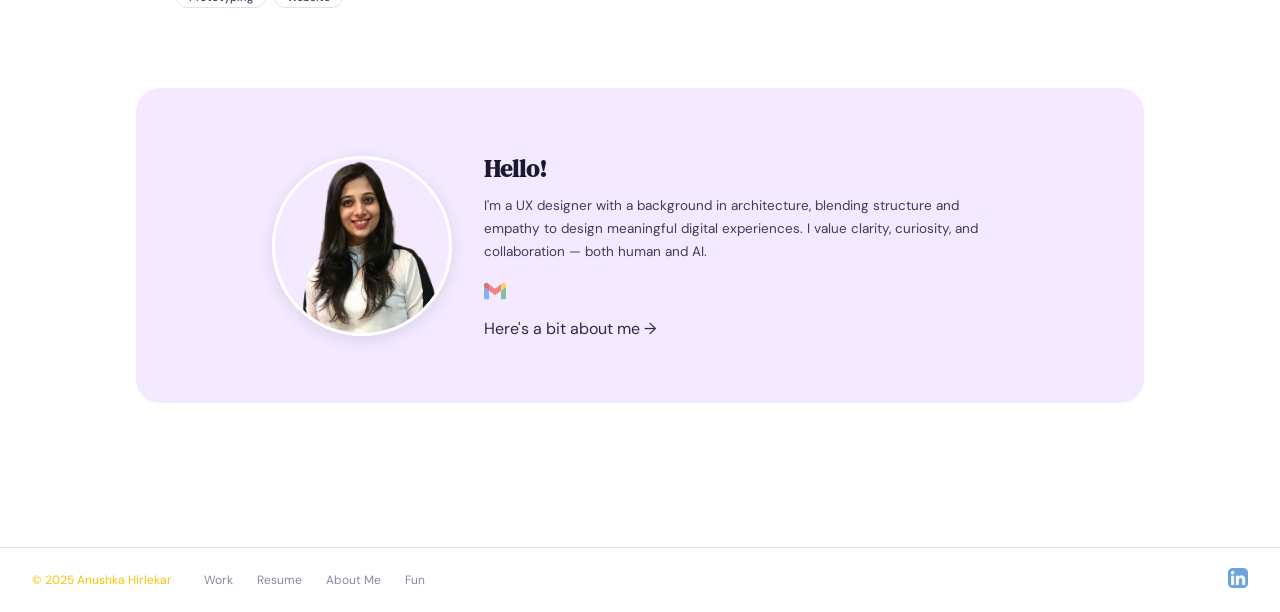
==== commit 478620f5: "Fix surname typo and point resume link to in-repo PDF (index.html)" ====
--- a/index.html
+++ b/index.html
@@ -3,7 +3,7 @@
 <head>
   <meta charset="UTF-8">
   <meta name="viewport" content="width=device-width, initial-scale=1.0">
-  <title>Anushka Hirekar</title>
+  <title>Anushka Hirlekar</title>
   <link rel="preconnect" href="https://fonts.googleapis.com">
   <link rel="preconnect" href="https://fonts.gstatic.com" crossorigin>
   <link href="https://fonts.googleapis.com/css2?family=Corinthia:wght@400;700&family=DM+Serif+Display:ital@0;1&family=DM+Sans:ital,opsz,wght@0,9..40,300;0,9..40,400;0,9..40,500;0,9..40,600;1,9..40,300&display=swap" rel="stylesheet">
@@ -17,10 +17,10 @@
 <body class="home">
 
   <div class="header">
-    <div class="name"><a href="index.html">Anushka Hirekar</a></div>
+    <div class="name"><a href="index.html">Anushka Hirlekar</a></div>
     <div class="nav">
       <a href="#work">Work</a>
-      <a href="https://drive.google.com/file/d/1HnoQUsNSvV3MSLa4OC9waweURi6MgcEO/view?usp=sharing" target="_blank">Resume</a>
+      <a href="Anushka%20Hirlekar_Resume.pdf" target="_blank">Resume</a>
       <a href="about.html">About Me</a>
     </div>
   </div>
@@ -112,7 +112,7 @@
 
   <div class="about-mini">
     <div class="about-mini-img">
-      <img src="About me/AH_photo.png" alt="Anushka Hirekar">
+      <img src="About me/AH_photo.png" alt="Anushka Hirlekar">
     </div>
     <div class="about-mini-text">
       <h3>Hello!</h3>
@@ -132,10 +132,10 @@
   <!-- Change 2: yellow copyright, yellow hover on footer nav -->
   <footer class="site-footer">
     <div class="footer-left">
-      <span class="footer-copyright">© 2025 Anushka Hirekar</span>
+      <span class="footer-copyright">© 2025 Anushka Hirlekar</span>
       <nav class="footer-nav">
         <a href="index.html#work">Work</a>
-        <a href="https://drive.google.com/file/d/1HnoQUsNSvV3MSLa4OC9waweURi6MgcEO/view?usp=sharing" target="_blank">Resume</a>
+        <a href="Anushka%20Hirlekar_Resume.pdf" target="_blank">Resume</a>
         <a href="about.html">About Me</a>
         <a href="fun.html">Fun</a>
       </nav>
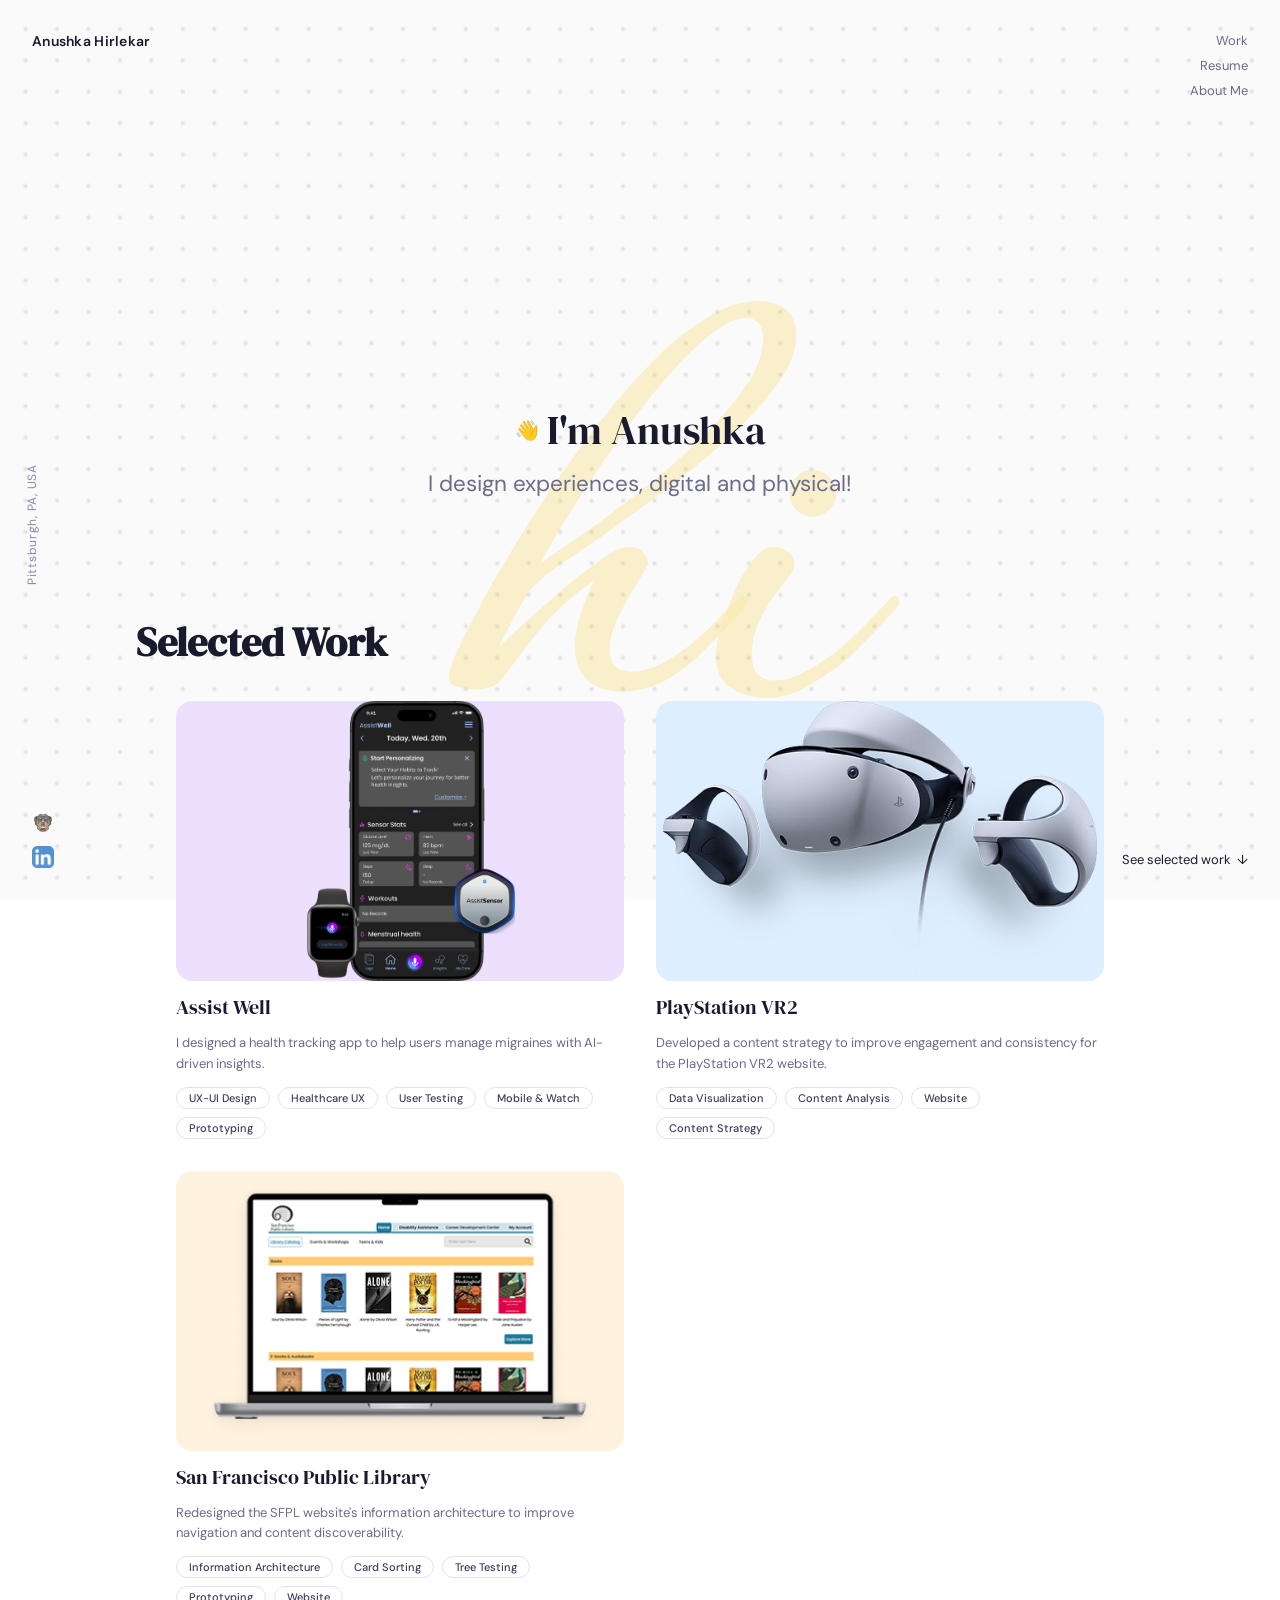
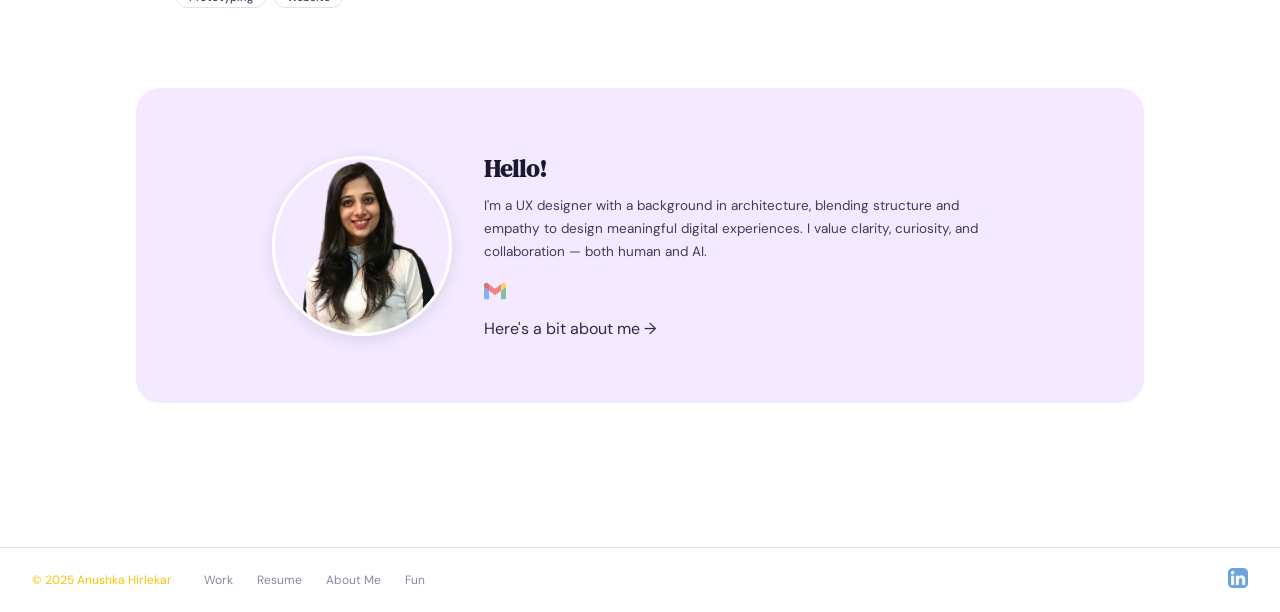
==== commit daebbf05: "Remove dead Surplus Feast tile from homepage" ====
--- a/index.html
+++ b/index.html
@@ -95,17 +95,6 @@
         </div>
       </a>
 
-      <!-- Change 1: no-crop so image is not zoomed or cropped -->
-      <div class="project-card" style="opacity:0.55; cursor:default;">
-        <div class="project-image">
-          <img src="Surplus Feast/image 1.png" alt="Surplus Feast" style="object-fit: contain;">
-        </div>
-        <h3 class="project-title">Surplus Feast <span style="font-size:13px; color:var(--muted); font-family:var(--sans);">Coming Soon</span></h3>
-        <p class="project-description">Designing a service concept to reduce food waste by connecting surplus food from businesses to communities in need.</p>
-        <div class="project-tags">
-          <span>UI Design</span><span>Prototyping</span><span>UX Research</span>
-        </div>
-      </div>
 
     </div>
   </section>
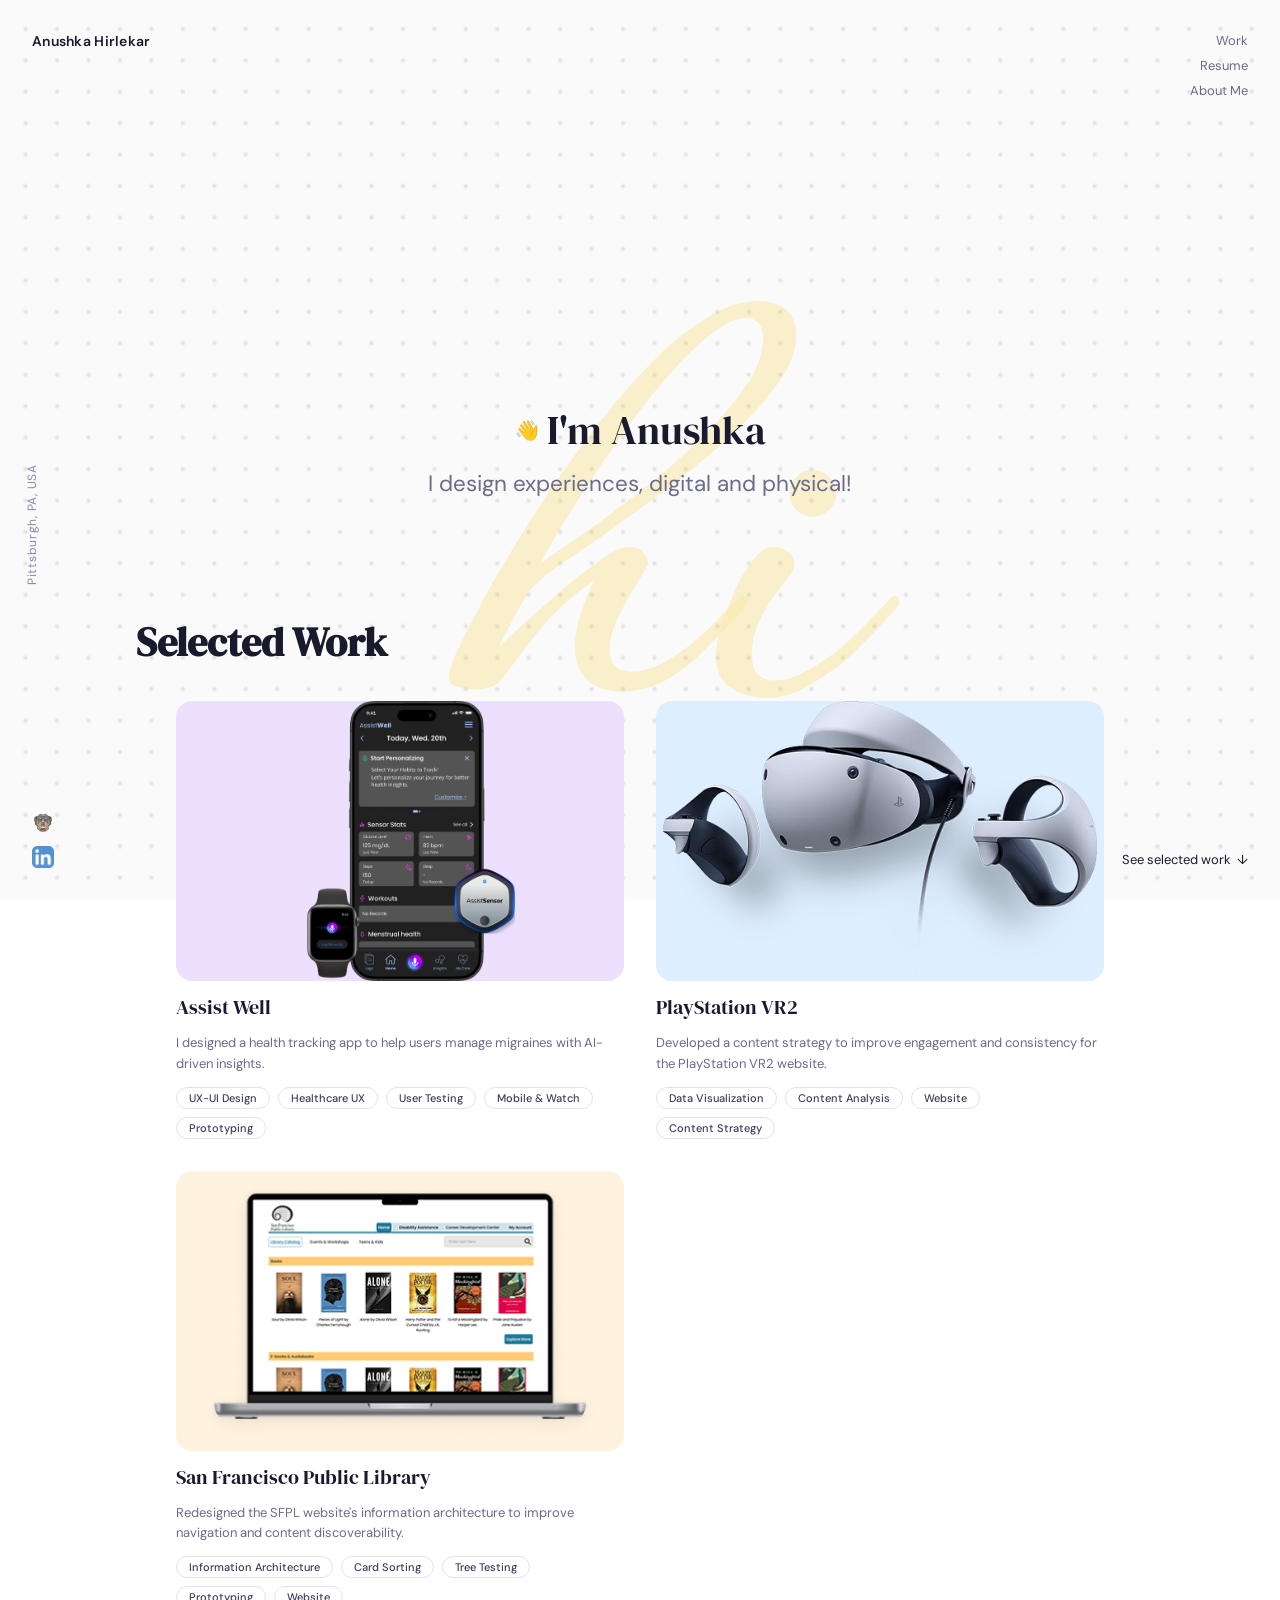
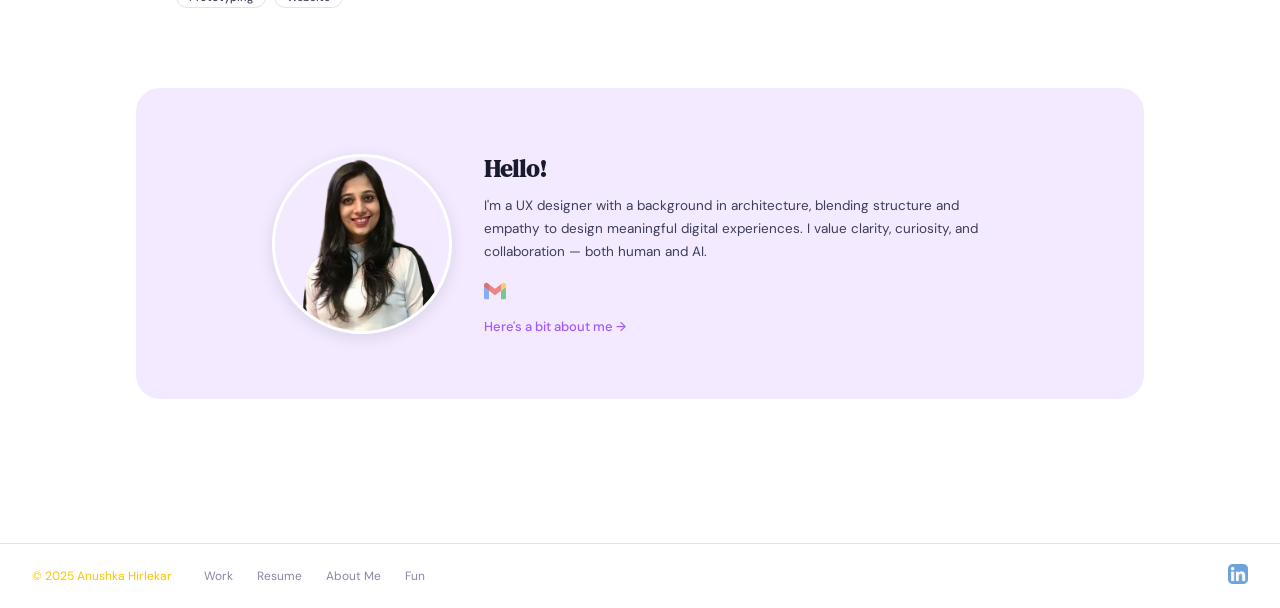
==== commit 207f0123: "Fix unclosed div breaking the 'about me' link on homepage" ====
--- a/index.html
+++ b/index.html
@@ -112,8 +112,8 @@
           <img src="Icon/Gmail_icon_(2020).svg" alt="Email">
         </a>
       </div>
-      <div class="about-mini-actions"  
-      <a href="about.html">Here's a bit about me →</a>
+      <div class="about-mini-actions">
+        <a href="about.html">Here's a bit about me →</a>
       </div>
     </div>
   </div>
